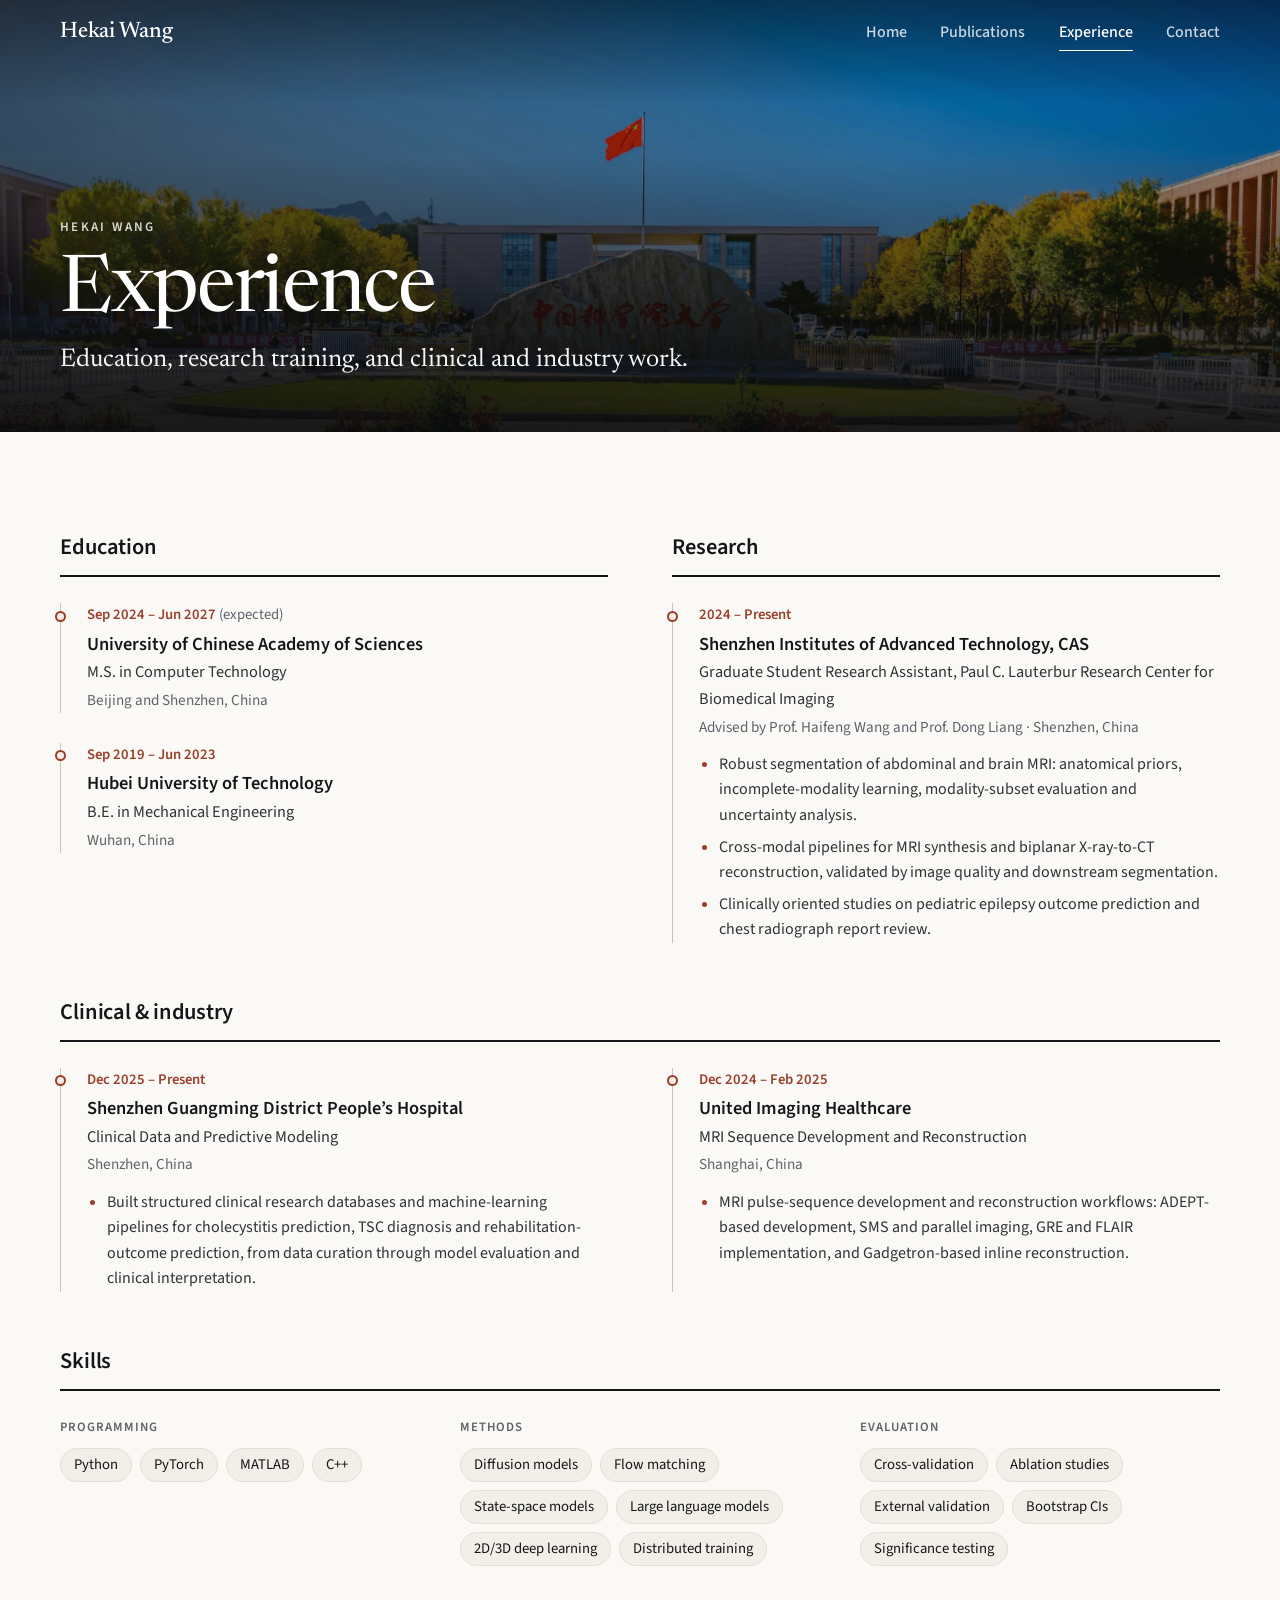
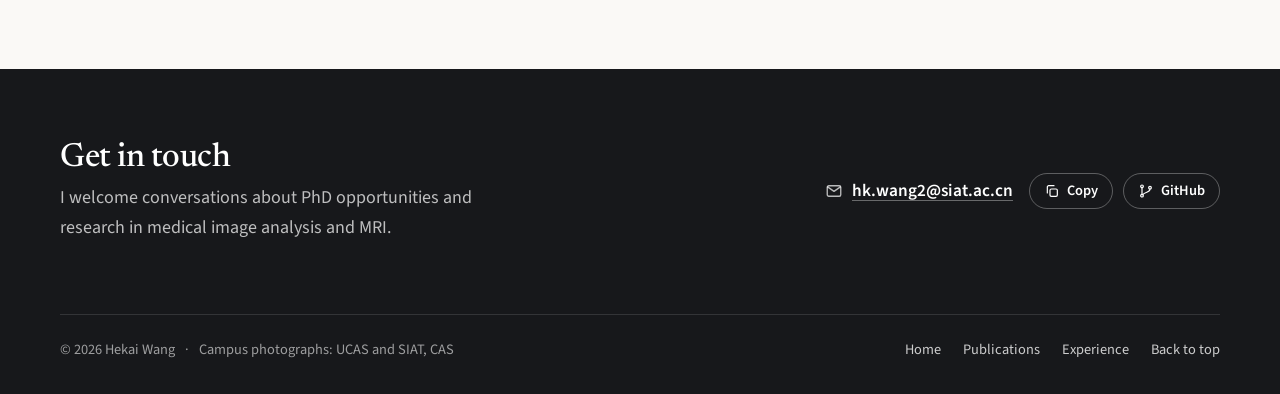
==== experience.html @ 2dc3ee7f "Redesign homepage into Home, Publications and Experience pages - Home: campus photo hero (desktop: U" ====
<!doctype html>
<html lang="en">
<head>
<meta charset="utf-8">
<meta name="viewport" content="width=device-width, initial-scale=1, viewport-fit=cover">
<title>Experience — Hekai Wang</title>
<meta name="description" content="Education, research and clinical & industry experience of Hekai Wang: UCAS, SIAT CAS, United Imaging Healthcare and Shenzhen Guangming District People’s Hospital.">
<meta name="color-scheme" content="light dark">
<meta name="theme-color" content="#faf9f6" media="(prefers-color-scheme: light)">
<meta name="theme-color" content="#111214" media="(prefers-color-scheme: dark)">
<link rel="canonical" href="https://hekaiwang.github.io/experience.html">
<meta property="og:type" content="website">
<meta property="og:url" content="https://hekaiwang.github.io/experience.html">
<meta property="og:title" content="Experience — Hekai Wang">
<meta property="og:description" content="Education, research and clinical & industry experience of Hekai Wang: UCAS, SIAT CAS, United Imaging Healthcare and Shenzhen Guangming District People’s Hospital.">
<meta property="og:image" content="https://hekaiwang.github.io/assets/research-overview-preview.webp">
<link rel="icon" href="favicon.svg" type="image/svg+xml">
<link rel="preload" href="assets/newsreader-latin.woff2" as="font" type="font/woff2" crossorigin>
<link rel="preload" href="assets/source-sans-3-latin.woff2" as="font" type="font/woff2" crossorigin>
<link rel="preload" href="assets/hero-phone-ginkgo.webp" as="image" media="(max-width: 760px), (max-aspect-ratio: 4/5)">
<link rel="preload" href="assets/hero-ucas-gate.webp" as="image" media="(min-width: 761px) and (min-aspect-ratio: 4/5)">
<script>document.documentElement.classList.add('js')</script>
<link rel="stylesheet" href="style.css?v=10">
<script src="site.js?v=10" defer></script>
</head>
<body>
<svg width="0" height="0" style="position:absolute" aria-hidden="true" focusable="false">
  <symbol id="i-doc" viewBox="0 0 24 24"><path d="M14 3H7a2 2 0 0 0-2 2v14a2 2 0 0 0 2 2h10a2 2 0 0 0 2-2V8z"/><path d="M14 3v5h5M9 13h6M9 17h4"/></symbol>
  <symbol id="i-code" viewBox="0 0 24 24"><path d="m8 7-5 5 5 5M16 7l5 5-5 5"/></symbol>
  <symbol id="i-chev" viewBox="0 0 24 24"><path d="m6 9 6 6 6-6"/></symbol>
  <symbol id="i-ext" viewBox="0 0 24 24"><path d="M7 17 17 7M8 7h9v9"/></symbol>
  <symbol id="i-arrow" viewBox="0 0 24 24"><path d="M5 12h14M13 6l6 6-6 6"/></symbol>
  <symbol id="i-down" viewBox="0 0 24 24"><path d="M12 5v14M6 13l6 6 6-6"/></symbol>
  <symbol id="i-mail" viewBox="0 0 24 24"><rect x="3" y="5" width="18" height="14" rx="2"/><path d="m3.5 6.5 8.5 6 8.5-6"/></symbol>
  <symbol id="i-copy" viewBox="0 0 24 24"><rect x="9" y="9" width="11" height="11" rx="2"/><path d="M5 15V6a2 2 0 0 1 2-2h8"/></symbol>
  <symbol id="i-check" viewBox="0 0 24 24"><path d="m5 12.5 4.5 4.5L19 7.5"/></symbol>
  <symbol id="i-pin" viewBox="0 0 24 24"><path d="M12 21s-7-6.2-7-11.5a7 7 0 0 1 14 0C19 14.8 12 21 12 21z"/><circle cx="12" cy="9.5" r="2.5"/></symbol>
  <symbol id="i-branch" viewBox="0 0 24 24"><circle cx="6" cy="5" r="2"/><circle cx="6" cy="19" r="2"/><circle cx="18" cy="7" r="2"/><path d="M6 7v10M18 9c0 5-6 4-11 8.5"/></symbol>
</svg>

<a class="skip" href="#main">Skip to content</a>

<header class="site-header">
  <div class="wrap bar">
    <a class="brand" href="index.html">Hekai Wang</a>
    <nav class="nav" id="site-nav" aria-label="Primary">
      <a href="index.html">Home</a>
      <a href="publications.html">Publications</a>
      <a href="experience.html" aria-current="page">Experience</a>
      <a href="#contact">Contact</a>
    </nav>
    <button class="menu-button" type="button" aria-expanded="false" aria-controls="site-nav"><span class="label">Menu</span><span class="menu-icon" aria-hidden="true"></span></button>
  </div>
</header>

<main id="main">

<section class="hero hero-page" id="top" aria-labelledby="page-title">
  <div class="hero-media" aria-hidden="true">
    <picture class="slide slide-first is-active band-xp">
      <source media="(max-width: 760px), (max-aspect-ratio: 4/5)" srcset="assets/hero-phone-ginkgo.webp" width="1170" height="1796">
      <img src="assets/hero-ucas-gate.webp" alt="" width="2576" height="1096" fetchpriority="high" decoding="async">
    </picture>
  </div>
  <div class="hero-inner">
    <div class="wrap">
      <p class="hero-kicker">Hekai Wang</p>
      <h1 id="page-title">Experience</h1>
      <p class="hero-lede">Education, research training, and clinical and industry work.</p>
    </div>
  </div>
</section>

<section class="section" aria-label="Experience">
  <div class="wrap" id="cv">
    <div class="xp-grid">
      <div class="xp-group">
        <h3 class="group-title">Education</h3>
        <div class="timeline">
          <div class="xp">
            <p class="xp-date">Sep 2024 – Jun 2027 <span>(expected)</span></p>
            <h4>University of Chinese Academy of Sciences</h4>
            <p class="xp-role">M.S. in Computer Technology</p>
            <p class="xp-where">Beijing and Shenzhen, China</p>
          </div>
          <div class="xp">
            <p class="xp-date">Sep 2019 – Jun 2023</p>
            <h4>Hubei University of Technology</h4>
            <p class="xp-role">B.E. in Mechanical Engineering</p>
            <p class="xp-where">Wuhan, China</p>
          </div>
        </div>
      </div>

      <div class="xp-group">
        <h3 class="group-title">Research</h3>
        <div class="timeline">
          <div class="xp">
            <p class="xp-date">2024 – Present</p>
            <h4>Shenzhen Institutes of Advanced Technology, CAS</h4>
            <p class="xp-role">Graduate Student Research Assistant, Paul C. Lauterbur Research Center for Biomedical Imaging</p>
            <p class="xp-where">Advised by Prof. Haifeng Wang and Prof. Dong Liang · Shenzhen, China</p>
            <ul>
              <li>Robust segmentation of abdominal and brain MRI: anatomical priors, incomplete-modality learning, modality-subset evaluation and uncertainty analysis.</li>
              <li>Cross-modal pipelines for MRI synthesis and biplanar X-ray-to-CT reconstruction, validated by image quality and downstream segmentation.</li>
              <li>Clinically oriented studies on pediatric epilepsy outcome prediction and chest radiograph report review.</li>
            </ul>
          </div>
        </div>
      </div>

      <div class="xp-group xp-wide">
        <h3 class="group-title">Clinical &amp; industry</h3>
        <div class="timeline timeline-2">
          <div class="xp">
            <p class="xp-date">Dec 2025 – Present</p>
            <h4>Shenzhen Guangming District People’s Hospital</h4>
            <p class="xp-role">Clinical Data and Predictive Modeling</p>
            <p class="xp-where">Shenzhen, China</p>
            <ul>
              <li>Built structured clinical research databases and machine-learning pipelines for cholecystitis prediction, TSC diagnosis and rehabilitation-outcome prediction, from data curation through model evaluation and clinical interpretation.</li>
            </ul>
          </div>
          <div class="xp">
            <p class="xp-date">Dec 2024 – Feb 2025</p>
            <h4>United Imaging Healthcare</h4>
            <p class="xp-role">MRI Sequence Development and Reconstruction</p>
            <p class="xp-where">Shanghai, China</p>
            <ul>
              <li>MRI pulse-sequence development and reconstruction workflows: ADEPT-based development, SMS and parallel imaging, GRE and FLAIR implementation, and Gadgetron-based inline reconstruction.</li>
            </ul>
          </div>
        </div>
      </div>

      <div class="xp-group xp-wide">
        <h3 class="group-title">Skills</h3>
        <div class="skills">
          <div><p class="mini-label">Programming</p><ul class="chips"><li>Python</li><li>PyTorch</li><li>MATLAB</li><li>C++</li></ul></div>
          <div><p class="mini-label">Methods</p><ul class="chips"><li>Diffusion models</li><li>Flow matching</li><li>State-space models</li><li>Large language models</li><li>2D/3D deep learning</li><li>Distributed training</li></ul></div>
          <div><p class="mini-label">Evaluation</p><ul class="chips"><li>Cross-validation</li><li>Ablation studies</li><li>External validation</li><li>Bootstrap CIs</li><li>Significance testing</li></ul></div>
        </div>
      </div>
    </div>
  </div>
</section>

</main>

<section class="band contact-strip" id="contact" aria-labelledby="contact-title">
  <div class="wrap strip-row">
    <div class="strip-text">
      <h2 class="strip-title" id="contact-title">Get in touch</h2>
      <p>I welcome conversations about PhD opportunities and research in medical image analysis and MRI.</p>
    </div>
    <div class="strip-actions">
      <a class="strip-email" href="mailto:hk.wang2@siat.ac.cn" id="email-address"><svg class="i" aria-hidden="true"><use href="#i-mail"/></svg>hk.wang2@siat.ac.cn</a>
      <button class="btn-s" type="button" data-copy="hk.wang2@siat.ac.cn"><svg class="i i-idle" aria-hidden="true"><use href="#i-copy"/></svg><svg class="i i-done" aria-hidden="true"><use href="#i-check"/></svg><span class="label">Copy</span></button>
      <a class="btn-s" href="https://github.com/hekaiwang" target="_blank" rel="noopener"><svg class="i" aria-hidden="true"><use href="#i-branch"/></svg>GitHub</a>
    </div>
  </div>
</section>

<footer class="site-footer">
  <div class="wrap footer-row">
    <p>© 2026 Hekai Wang<span class="dot-sep" aria-hidden="true">·</span>Campus photographs: UCAS and SIAT, CAS</p>
    <nav class="footer-nav" aria-label="Footer">
      <a href="index.html">Home</a>
      <a href="publications.html">Publications</a>
      <a href="experience.html">Experience</a>
      <a href="#top">Back to top</a>
    </nav>
  </div>
</footer>

<p class="visually-hidden" id="live" role="status" aria-live="polite"></p>
</body>
</html>
---- style.css ----
/* Hekai Wang — academic homepage
   Newsreader for display, Source Sans 3 for reading.
   Warm paper with tinted alternating sections, ink text, one brick accent from the campus photographs. */

@font-face { font-family: "Newsreader"; font-style: normal; font-weight: 200 800; font-display: swap; src: url("assets/newsreader-latin.woff2") format("woff2"); }
@font-face { font-family: "Source Sans 3"; font-style: normal; font-weight: 200 900; font-display: swap; src: url("assets/source-sans-3-latin.woff2") format("woff2"); }

:root {
  --paper: #faf9f6;
  --tint: #f2efe8;
  --card: #ffffff;
  --ink: #15161a;
  --text: #2f3237;
  --muted: #5f636a;
  --rule: #e3dfd6;
  --rule-strong: #cbc5b9;
  --accent: #9a3f2b;
  --accent-soft: rgba(154, 63, 43, .09);
  --band: #17181b;
  --focus: #2f5d9e;
  --flash: rgba(154, 63, 43, .08);

  --serif: "Newsreader", "Iowan Old Style", "Palatino Linotype", Georgia, serif;
  --sans: "Source Sans 3", -apple-system, BlinkMacSystemFont, "Segoe UI", "Helvetica Neue", Arial, "PingFang SC", "Microsoft YaHei", sans-serif;

  --header-h: 64px;
  --wrap: 1160px;
  --gutter: clamp(20px, 4.5vw, 48px);
  --ease: cubic-bezier(.2, .7, .2, 1);
  color-scheme: light dark;
}

@media (prefers-color-scheme: dark) {
  :root {
    --paper: #111214;
    --tint: #17181b;
    --card: #1d1e22;
    --ink: #f1efea;
    --text: #d5d3ce;
    --muted: #a5a7ac;
    --rule: #2a2c30;
    --rule-strong: #3e4046;
    --accent: #e39a83;
    --accent-soft: rgba(227, 154, 131, .13);
    --band: #1b1c20;
    --focus: #8fb4ff;
    --flash: rgba(227, 154, 131, .1);
  }
}

/* ---------- Base ---------- */

*, *::before, *::after { box-sizing: border-box; }
html { -webkit-text-size-adjust: 100%; text-size-adjust: 100%; scroll-padding-top: calc(var(--header-h) + 24px); }
/* Smooth scrolling only after load, so links like publications.html#pub-reliss land instantly. */
@media (prefers-reduced-motion: no-preference) { html.smooth { scroll-behavior: smooth; } }
body {
  margin: 0;
  background: var(--paper);
  color: var(--text);
  font-family: var(--sans);
  font-size: 1.125rem;
  line-height: 1.65;
  font-kerning: normal;
  -webkit-font-smoothing: antialiased;
  -moz-osx-font-smoothing: grayscale;
  text-rendering: optimizeLegibility;
}
h1, h2, h3, h4, h5, p, ul, ol, dl, dd, figure { margin: 0; }
img { display: block; max-width: 100%; height: auto; }
a { color: inherit; text-decoration: none; }
button { font: inherit; color: inherit; background: none; border: 0; padding: 0; margin: 0; cursor: pointer; -webkit-tap-highlight-color: transparent; }
:focus-visible { outline: 2px solid var(--focus); outline-offset: 3px; border-radius: 4px; }
::selection { background: color-mix(in srgb, var(--accent) 22%, transparent); }

.wrap { width: 100%; max-width: calc(var(--wrap) + 2 * var(--gutter)); margin-inline: auto; padding-inline: var(--gutter); }
.visually-hidden { position: absolute !important; width: 1px; height: 1px; padding: 0; margin: -1px; overflow: hidden; clip: rect(0 0 0 0); white-space: nowrap; border: 0; }
.skip { position: absolute; left: 12px; top: -80px; z-index: 100; padding: 8px 14px; background: var(--ink); color: var(--paper); border-radius: 6px; font-size: 1rem; }
.skip:focus { top: 12px; }

.i { width: 16px; height: 16px; flex: none; fill: none; stroke: currentColor; stroke-width: 1.8; stroke-linecap: round; stroke-linejoin: round; }

/* Small pill buttons used for links and toggles. */
.btn-s {
  display: inline-flex;
  align-items: center;
  gap: 7px;
  min-height: 36px;
  padding: 0 14px;
  border: 1px solid var(--rule-strong);
  border-radius: 999px;
  background: var(--card);
  color: var(--ink);
  font-size: .9rem;
  font-weight: 600;
  line-height: 1;
  white-space: nowrap;
  transition: border-color .2s ease, background-color .2s ease, color .2s ease;
}
.btn-s:hover { border-color: var(--ink); }
.btn-s[aria-expanded="true"] { background: var(--ink); border-color: var(--ink); color: var(--paper); }
.btn-s .chev { width: 15px; height: 15px; margin-right: -3px; transition: transform .35s var(--ease); }
.btn-s[aria-expanded="true"] .chev { transform: rotate(180deg); }
.btn-s .i-done { display: none; }
.btn-s.is-done .i-idle { display: none; }
.btn-s.is-done .i-done { display: block; }

.chips { display: flex; flex-wrap: wrap; gap: 8px; margin: 0; padding: 0; list-style: none; }
.chips li { padding: 5px 13px; border: 1px solid var(--rule); border-radius: 999px; background: var(--tint); color: var(--ink); font-size: .92rem; line-height: 1.5; }
.tone .chips li { background: var(--card); }
.mini-label { margin-bottom: 10px; font-size: .8rem; font-weight: 600; letter-spacing: .08em; text-transform: uppercase; color: var(--muted); }

/* ---------- Header ---------- */

.site-header {
  position: fixed;
  inset: 0 0 auto 0;
  z-index: 50;
  height: var(--header-h);
  background: var(--paper);
  color: var(--ink);
  box-shadow: 0 1px 0 var(--rule);
  transition: background-color .35s var(--ease), color .35s var(--ease), box-shadow .35s var(--ease);
}
.js .site-header:not(.is-solid):not(.menu-open) { background: transparent; color: #fff; box-shadow: 0 1px 0 transparent; }
@supports (backdrop-filter: blur(1px)) or (-webkit-backdrop-filter: blur(1px)) {
  .site-header.is-solid { background: color-mix(in srgb, var(--paper) 86%, transparent); -webkit-backdrop-filter: saturate(1.4) blur(14px); backdrop-filter: saturate(1.4) blur(14px); }
}
.bar { display: flex; align-items: center; justify-content: space-between; height: 100%; }
.brand { font-family: var(--serif); font-size: 1.4rem; font-weight: 500; letter-spacing: -.01em; line-height: 1; }
.nav { display: flex; gap: clamp(20px, 2.6vw, 36px); font-size: 1rem; font-weight: 500; }
.nav a { position: relative; padding-block: 6px; opacity: .8; transition: opacity .2s ease; }
.nav a:hover, .nav a[aria-current] { opacity: 1; }
.nav a::after { content: ""; position: absolute; left: 0; right: 0; bottom: 0; height: 1.5px; background: currentColor; transform: scaleX(0); transform-origin: left; transition: transform .3s var(--ease); }
.nav a[aria-current]::after { transform: scaleX(1); }
.menu-button { display: none; }

/* ---------- Hero ---------- */

.hero { position: relative; height: clamp(600px, 90vh, 980px); color: #fff; background: #1a1b1e; overflow: hidden; isolation: isolate; }
.hero-media { position: absolute; inset: 0; z-index: -2; }
.slide, .slide img { position: absolute; inset: 0; width: 100%; height: 100%; object-fit: cover; }
.slide { display: block; opacity: 0; transition: opacity 1.8s ease; }
.slide.is-active { opacity: 1; }
.slide-first img { object-position: 50% 58%; }
.slide-aerial { object-position: 50% 62%; }
.only-phone { display: none; }
.hero::after {
  content: "";
  position: absolute;
  inset: 0;
  z-index: -1;
  background:
    linear-gradient(180deg, rgba(9, 10, 13, .52) 0, rgba(9, 10, 13, 0) 24%),
    linear-gradient(90deg, rgba(9, 10, 13, .42) 0, rgba(9, 10, 13, .16) 45%, rgba(9, 10, 13, 0) 70%),
    linear-gradient(0deg, rgba(9, 10, 13, .86) 0, rgba(9, 10, 13, .56) 32%, rgba(9, 10, 13, .12) 64%, rgba(9, 10, 13, 0) 100%);
}
.hero-inner { position: absolute; inset: auto 0 0 0; padding-bottom: clamp(36px, 8vh, 84px); }
.hero-row { display: flex; align-items: flex-end; justify-content: space-between; gap: 40px; }
.hero-text { max-width: 780px; }
.hero-kicker { margin-bottom: 18px; font-size: .82rem; font-weight: 600; letter-spacing: .18em; text-transform: uppercase; color: rgba(255, 255, 255, .82); }
.hero h1 { margin-bottom: 20px; font-family: var(--serif); font-weight: 400; font-size: clamp(3.4rem, 8.4vw, 7.4rem); line-height: .92; letter-spacing: -.03em; text-wrap: balance; }
.hero-lede { max-width: 34ch; margin-bottom: 28px; font-family: var(--serif); font-size: clamp(1.25rem, 2vw, 1.65rem); line-height: 1.36; color: rgba(255, 255, 255, .96); text-wrap: balance; }
.hero-actions { display: flex; flex-wrap: wrap; gap: 12px; margin-bottom: 32px; }
.hbtn { display: inline-flex; align-items: center; gap: 9px; min-height: 46px; padding: 0 22px; border: 1px solid rgba(255, 255, 255, .55); border-radius: 999px; color: #fff; font-size: 1rem; font-weight: 600; transition: background-color .2s ease, border-color .2s ease; }
.hbtn:hover { background: rgba(255, 255, 255, .12); border-color: #fff; }
.hbtn-solid { background: #fff; border-color: #fff; color: #15161a; }
.hbtn-solid:hover { background: #efebe4; border-color: #efebe4; }
.hero-foot { padding-top: 18px; border-top: 1px solid rgba(255, 255, 255, .22); }
.hero-meta { display: flex; flex-wrap: wrap; gap: 4px 30px; padding: 0; list-style: none; font-size: 1rem; color: rgba(255, 255, 255, .86); }
.hero-meta li { text-wrap: balance; }
.hero-status { display: flex; flex-wrap: wrap; align-items: center; gap: 0 10px; margin-top: 8px; font-size: 1rem; font-weight: 600; color: #fff; }
.status-dot { width: 8px; height: 8px; border-radius: 50%; background: #9bd3a6; box-shadow: 0 0 0 3px rgba(155, 211, 166, .2); }
.hero-sep { color: rgba(255, 255, 255, .5); font-weight: 400; }
.hero-loc { font-weight: 400; color: rgba(255, 255, 255, .86); }
.hero-caption { flex: none; margin-bottom: 2px; font-size: .78rem; letter-spacing: .03em; color: rgba(255, 255, 255, .68); text-align: right; transition: opacity .45s ease; }
.hero-caption.is-fading { opacity: 0; }

/* Sub-page photo band */
.hero-page { height: clamp(360px, 48vh, 480px); }
.hero-page::before { content: ""; position: absolute; inset: 0; z-index: -1; background: rgba(9, 10, 13, .28); }
.band-pubs img { object-position: 50% 62%; }
.band-xp img { object-position: 50% 64%; }
.hero-page .hero-inner { padding-bottom: clamp(32px, 6vh, 56px); }
.hero-page h1 { margin-bottom: 14px; font-size: clamp(2.9rem, 6.2vw, 4.9rem); }
.hero-page .hero-lede { margin-bottom: 0; max-width: 46ch; }
.page-stats { display: flex; flex-wrap: wrap; gap: 10px 0; margin: 26px 0 0; padding: 18px 0 0; list-style: none; border-top: 1px solid rgba(255, 255, 255, .22); }
.page-stats li { display: flex; align-items: baseline; gap: 8px; padding-right: 26px; margin-right: 26px; border-right: 1px solid rgba(255, 255, 255, .22); font-size: 1rem; color: rgba(255, 255, 255, .86); }
.page-stats li:last-child { border-right: 0; margin-right: 0; padding-right: 0; }
.page-stats b { font-family: var(--serif); font-size: 1.75rem; font-weight: 500; line-height: 1; color: #fff; }
.list-note { margin-bottom: 36px; font-size: 1rem; color: var(--muted); }
.list-note b { font-weight: 600; color: var(--ink); }

/* ---------- Sections ---------- */

.section { padding-block: clamp(64px, 8vw, 104px); }
.tone { background: var(--tint); }
.section-header { display: flex; flex-wrap: wrap; align-items: flex-end; justify-content: space-between; gap: 14px 48px; margin-bottom: clamp(30px, 4vw, 46px); }
.section-title { font-family: var(--serif); font-weight: 500; font-size: clamp(2.1rem, 3.4vw, 2.9rem); line-height: 1.05; letter-spacing: -.02em; color: var(--ink); }
.section-title::before { content: ""; display: block; width: 30px; height: 3px; margin-bottom: 18px; border-radius: 2px; background: var(--accent); }
.section-desc { max-width: 520px; font-size: 1.05rem; color: var(--muted); }
.section-question { max-width: 560px; font-family: var(--serif); font-size: clamp(1.25rem, 1.9vw, 1.5rem); line-height: 1.35; color: var(--ink); text-wrap: balance; }

/* About */
.about { display: grid; grid-template-columns: minmax(0, 280px) minmax(0, 1fr); gap: clamp(32px, 5vw, 64px); align-items: start; }
.portrait img { width: 100%; aspect-ratio: 3 / 4; object-fit: cover; border-radius: 14px; }
.about-text { max-width: 800px; }
.about-text .lead { margin-bottom: 22px; font-family: var(--serif); font-size: clamp(1.4rem, 2.1vw, 1.7rem); line-height: 1.4; letter-spacing: -.006em; color: var(--ink); text-wrap: pretty; }
.about-text p { text-wrap: pretty; }
.about-text p + p { margin-top: 14px; }
.about-text strong { font-weight: 600; color: var(--ink); }
.interests { margin-top: 30px; }
.about-links { display: flex; flex-wrap: wrap; gap: 10px; margin-top: 26px; }

/* Research */
.cards { display: grid; grid-template-columns: repeat(3, minmax(0, 1fr)); gap: 20px; }
.card { display: flex; flex-direction: column; padding: 28px 28px 26px; background: var(--card); border: 1px solid var(--rule); border-radius: 16px; box-shadow: 0 1px 2px rgba(40, 30, 15, .04), 0 8px 24px -18px rgba(40, 30, 15, .18); }
.card-top { display: flex; align-items: baseline; gap: 12px; margin-bottom: 18px; }
.card-num { font-family: var(--serif); font-size: 1.1rem; font-weight: 500; color: var(--accent); font-variant-numeric: lining-nums tabular-nums; }
.card-kicker { font-size: .8rem; font-weight: 700; letter-spacing: .12em; text-transform: uppercase; color: var(--accent); }
.card h3 { margin-bottom: 10px; font-family: var(--serif); font-size: 1.55rem; font-weight: 600; line-height: 1.18; letter-spacing: -.012em; color: var(--ink); text-wrap: balance; }
.card > p { font-size: 1.02rem; line-height: 1.6; text-wrap: pretty; }
.card > .card-links { display: flex; flex-wrap: wrap; align-items: center; gap: 8px; margin-top: auto; padding-top: 24px; }
.card-links-label { width: 100%; font-size: .8rem; font-weight: 600; letter-spacing: .06em; text-transform: uppercase; color: var(--muted); }
.tag { display: inline-flex; align-items: center; min-height: 32px; padding: 0 13px; border: 1px solid var(--rule); border-radius: 999px; background: var(--tint); color: var(--ink); font-size: .9rem; font-weight: 600; transition: border-color .2s ease, background-color .2s ease; }
.tag:hover { border-color: var(--ink); background: var(--card); }
.research-foot { display: flex; flex-wrap: wrap; align-items: center; justify-content: space-between; gap: 16px 32px; margin-top: 28px; padding-top: 24px; border-top: 1px solid var(--rule-strong); }
.research-foot p { max-width: 640px; text-wrap: pretty; }

/* Publications */
.pub-group + .pub-group { margin-top: 60px; }
.group-title { display: flex; align-items: center; gap: 12px; padding-bottom: 14px; border-bottom: 2px solid var(--ink); font-size: 1.4rem; font-weight: 600; line-height: 1.2; letter-spacing: -.005em; color: var(--ink); }
.count { display: inline-grid; place-items: center; min-width: 28px; height: 28px; padding: 0 8px; border-radius: 999px; background: var(--tint); color: var(--muted); font-size: .88rem; font-weight: 600; }
.pub { display: grid; grid-template-columns: 136px minmax(0, 1fr); gap: 28px; padding: 28px 0; border-bottom: 1px solid var(--rule); border-radius: 2px; }
.pub:target { animation: flash 2.4s var(--ease); }
@keyframes flash { 0%, 30% { background: var(--flash); box-shadow: 0 0 0 16px var(--flash); } 100% { background: transparent; box-shadow: 0 0 0 16px transparent; } }
.pub-badge { display: flex; flex-direction: column; align-items: flex-start; gap: 8px; padding-top: 1px; }
.venue { display: inline-block; padding: 5px 11px; border: 1px solid var(--rule-strong); border-radius: 8px; background: var(--card); color: var(--ink); font-size: .88rem; font-weight: 700; line-height: 1.35; letter-spacing: .01em; white-space: nowrap; }
.flag { font-size: .82rem; font-weight: 600; color: var(--muted); }
.flag-oral { padding: 2px 10px; border-radius: 999px; background: var(--accent-soft); color: var(--accent); font-size: .76rem; font-weight: 700; letter-spacing: .08em; text-transform: uppercase; }
.pub-title { font-size: 1.2rem; font-weight: 600; line-height: 1.38; letter-spacing: -.004em; color: var(--ink); text-wrap: pretty; }
.pub-title a { transition: color .2s ease; }
.pub-title a:hover { color: var(--accent); }
.pub-authors { margin-top: 8px; font-size: 1rem; line-height: 1.55; color: var(--muted); }
.pub-authors b { font-weight: 700; color: var(--ink); }
.pub-venue { margin-top: 4px; font-size: .98rem; color: var(--text); }
.pub-actions { display: flex; flex-wrap: wrap; gap: 8px; margin-top: 16px; }

/* Inline details: height animates through grid rows; hidden content leaves the tab order. */
.js .reveal { display: grid; grid-template-rows: 0fr; visibility: hidden; transition: grid-template-rows .42s var(--ease), visibility 0s linear .42s; }
.js .reveal.is-open { grid-template-rows: 1fr; visibility: visible; transition: grid-template-rows .42s var(--ease), visibility 0s linear 0s; }
.reveal-inner { min-height: 0; overflow: hidden; }
.js .reveal .reveal-inner > * { opacity: 0; transform: translateY(-4px); transition: opacity .25s ease, transform .35s var(--ease); }
.js .reveal.is-open .reveal-inner > * { opacity: 1; transform: none; transition: opacity .35s ease .08s, transform .42s var(--ease) .04s; }
@media (prefers-reduced-motion: reduce) {
  .js .reveal, .js .reveal.is-open, .js .reveal .reveal-inner > *, .js .reveal.is-open .reveal-inner > * { transition: none; }
}
.detail { padding-top: 22px; }
.detail-summary { max-width: 72ch; font-size: 1.02rem; color: var(--text); text-wrap: pretty; }
.figure { margin-top: 18px; padding: clamp(12px, 2.2vw, 24px); background: #fff; border: 1px solid var(--rule); border-radius: 12px; }
.figure a { display: block; cursor: zoom-in; }
.figure img { width: auto; max-width: 100%; max-height: 480px; margin-inline: auto; }
.figure figcaption { margin-top: 12px; font-size: .85rem; color: #63666c; text-align: center; }
.detail-cols { display: grid; grid-template-columns: minmax(0, 1.25fr) minmax(0, 1fr); gap: 36px; margin-top: 22px; }
.detail h5 { margin-bottom: 8px; font-size: .82rem; font-weight: 700; letter-spacing: .08em; text-transform: uppercase; color: var(--muted); }
.detail ul { margin: 0; padding-left: 1.1em; }
.detail li, .detail-cols p { font-size: 1rem; line-height: 1.6; }
.detail li + li { margin-top: 6px; }
.detail li::marker { color: var(--accent); }

/* Experience */
.xp-grid { display: grid; grid-template-columns: repeat(2, minmax(0, 1fr)); gap: 56px 64px; }
.xp-wide { grid-column: 1 / -1; }
.xp-group > .group-title { margin-bottom: 26px; }
.timeline { display: grid; gap: 30px; }
.timeline-2 { grid-template-columns: repeat(2, minmax(0, 1fr)); gap: 30px 64px; }
.xp { position: relative; padding-left: 26px; border-left: 1px solid var(--rule-strong); }
.xp::before { content: ""; position: absolute; left: -6px; top: .42em; width: 11px; height: 11px; border-radius: 50%; background: var(--tint); border: 2px solid var(--accent); }
.xp-date { font-size: .92rem; font-weight: 600; color: var(--accent); font-variant-numeric: tabular-nums; }
.xp-date span { font-weight: 400; color: var(--muted); }
.xp h4 { margin-top: 4px; font-size: 1.15rem; font-weight: 600; line-height: 1.38; color: var(--ink); }
.xp-role { margin-top: 2px; font-size: 1.02rem; color: var(--text); }
.xp-where { margin-top: 2px; font-size: .95rem; color: var(--muted); }
.xp ul { margin: 12px 0 0; padding-left: 1.1em; }
.xp li { font-size: 1rem; line-height: 1.6; text-wrap: pretty; }
.xp li + li { margin-top: 6px; }
.xp li::marker { color: var(--accent); }
.skills { display: grid; grid-template-columns: repeat(3, minmax(0, 1fr)); gap: 24px 40px; }

/* Contact */
.band { background: var(--band); color: #e9e7e2; }
.band .section-title { color: #fff; }
.band .section-title::before { background: #e39a83; }
.band .section-desc { color: rgba(255, 255, 255, .72); }
.contact-grid { display: grid; grid-template-columns: repeat(4, minmax(0, 1fr)); gap: 16px; }
.c-card { position: relative; display: flex; flex-direction: column; gap: 10px; min-height: 160px; padding: 22px 22px 20px; border: 1px solid rgba(255, 255, 255, .1); border-radius: 16px; background: rgba(255, 255, 255, .04); color: #fff; }
.c-label { display: flex; align-items: center; gap: 8px; font-size: .8rem; font-weight: 600; letter-spacing: .08em; text-transform: uppercase; color: rgba(255, 255, 255, .62); }
.c-value { font-size: 1.05rem; line-height: 1.45; color: #fff; overflow-wrap: anywhere; }
.c-value a { text-decoration: underline; text-decoration-thickness: 1px; text-underline-offset: .22em; text-decoration-color: rgba(255, 255, 255, .35); transition: text-decoration-color .2s ease; }
.c-value a:hover { text-decoration-color: #fff; }
.c-actions { display: flex; flex-wrap: wrap; gap: 8px; margin-top: auto; padding-top: 6px; }
.band .btn-s { background: transparent; color: #fff; border-color: rgba(255, 255, 255, .3); }
.band .btn-s:hover { border-color: #fff; }
.band .btn-s.is-done { border-color: #9bd3a6; color: #9bd3a6; }
.c-link { transition: border-color .2s ease, background-color .2s ease; }
.c-link:hover { border-color: rgba(255, 255, 255, .36); background: rgba(255, 255, 255, .07); }
.c-go { position: absolute; top: 20px; right: 20px; color: rgba(255, 255, 255, .45); transition: color .2s ease, transform .25s var(--ease); }
.c-link:hover .c-go { color: #fff; transform: translate(2px, -2px); }

/* Contact strip on sub-pages */
.contact-strip { padding-block: clamp(48px, 6vw, 72px); }
.strip-row { display: flex; flex-wrap: wrap; align-items: center; justify-content: space-between; gap: 24px 48px; }
.strip-title { margin-bottom: 6px; font-family: var(--serif); font-size: clamp(1.7rem, 2.6vw, 2.2rem); font-weight: 500; line-height: 1.1; letter-spacing: -.015em; color: #fff; }
.strip-text p { max-width: 46ch; color: rgba(255, 255, 255, .72); }
.strip-actions { display: flex; flex-wrap: wrap; align-items: center; gap: 10px; }
.strip-email { display: inline-flex; align-items: center; gap: 9px; margin-right: 6px; font-size: 1.08rem; font-weight: 600; color: #fff; text-decoration: underline; text-decoration-thickness: 1px; text-underline-offset: .24em; text-decoration-color: rgba(255, 255, 255, .35); transition: text-decoration-color .2s ease; }
.strip-email:hover { text-decoration-color: #fff; }
.strip-email .i { width: 18px; height: 18px; color: rgba(255, 255, 255, .7); }

/* Footer */
.site-footer { padding-bottom: 32px; background: var(--band); color: rgba(255, 255, 255, .58); font-size: .9rem; }
.footer-row { position: relative; display: flex; flex-wrap: wrap; align-items: center; justify-content: space-between; gap: 10px 24px; padding-top: 24px; }
.footer-row::before { content: ""; position: absolute; top: 0; left: var(--gutter); right: var(--gutter); height: 1px; background: rgba(255, 255, 255, .12); }
.dot-sep { margin-inline: 10px; }
.footer-nav { display: flex; flex-wrap: wrap; gap: 6px 22px; }
.footer-nav a { color: rgba(255, 255, 255, .78); transition: color .2s ease; }
.footer-nav a:hover { color: #fff; }

/* ---------- Responsive ---------- */

@media (max-width: 1024px) {
  .contact-grid { grid-template-columns: repeat(2, minmax(0, 1fr)); }
}

@media (max-width: 900px) {
  .cards { grid-template-columns: minmax(0, 1fr); }
  .card { padding: 24px; }
}

@media (max-width: 860px) {
  :root { --header-h: 56px; }
  .js .menu-button { display: inline-flex; align-items: center; gap: 10px; min-height: 44px; font-size: 1rem; font-weight: 500; }
  .menu-icon { position: relative; width: 16px; height: 8px; }
  .menu-icon::before, .menu-icon::after { content: ""; position: absolute; left: 0; right: 0; height: 1.5px; background: currentColor; transition: transform .3s var(--ease), top .3s var(--ease); }
  .menu-icon::before { top: 0; }
  .menu-icon::after { top: 6.5px; }
  .menu-open .menu-icon::before { top: 3.25px; transform: rotate(45deg); }
  .menu-open .menu-icon::after { top: 3.25px; transform: rotate(-45deg); }

  .nav { display: none; }
  .js .nav {
    display: flex;
    position: absolute;
    top: var(--header-h);
    left: 0;
    right: 0;
    flex-direction: column;
    gap: 0;
    padding: 4px var(--gutter) 16px;
    background: var(--paper);
    color: var(--ink);
    border-bottom: 1px solid var(--rule);
    box-shadow: 0 24px 40px -28px rgba(0, 0, 0, .3);
    opacity: 0;
    transform: translateY(-6px);
    visibility: hidden;
    transition: opacity .22s var(--ease), transform .28s var(--ease), visibility 0s linear .28s;
  }
  .js .menu-open .nav { opacity: 1; transform: none; visibility: visible; transition: opacity .22s var(--ease), transform .28s var(--ease), visibility 0s linear 0s; }
  .nav a { padding: 14px 0; border-bottom: 1px solid var(--rule); font-family: var(--serif); font-size: 1.3rem; font-weight: 500; opacity: 1; }
  .nav a:last-child { border-bottom: 0; }
  .nav a::after { display: none; }
  .nav a[aria-current] { color: var(--accent); }

  .about { grid-template-columns: minmax(0, 1fr); gap: 28px; }
  .portrait { width: 168px; }
  .xp-grid, .timeline-2 { grid-template-columns: minmax(0, 1fr); }
  .xp-grid { gap: 48px; }
}

@media (max-width: 760px), (max-aspect-ratio: 4/5) {
  .hero-home { height: 100vh; height: 100svh; min-height: 600px; max-height: 1000px; }
  .hero-home .only-desk { display: none; }
  .hero-home .only-phone { display: block; }
  .hero-home .slide-first img { object-position: 70% 50%; }
  .hero-home .slide-night { object-position: 30% 50%; }
  .hero-home .slide-ginkgo { object-position: 36% 50%; }
  .hero-page .band-pubs img { object-position: 30% 40%; }
  .hero-page .band-xp img { object-position: 30% 30%; }
  .hero-caption { display: none; }
  .hero-page { height: auto; min-height: 340px; }
  .hero-page .hero-inner { position: relative; padding-top: calc(var(--header-h) + 64px); }
}

@media (max-width: 700px) {
  .pub { grid-template-columns: minmax(0, 1fr); gap: 12px; padding: 24px 0; }
  .pub-badge { flex-direction: row; align-items: center; gap: 10px; }
  .skills { grid-template-columns: minmax(0, 1fr); }
}

@media (max-width: 600px) {
  body { font-size: 1.0625rem; }
  .contact-grid { grid-template-columns: minmax(0, 1fr); }
  .c-card { min-height: 0; }
  .hero-kicker { margin-bottom: 14px; font-size: .76rem; }
  .hero h1 { margin-bottom: 16px; font-size: clamp(3rem, 14vw, 3.9rem); }
  .hero-lede { margin-bottom: 22px; }
  .hero-actions { margin-bottom: 24px; }
  .hbtn { min-height: 44px; padding: 0 18px; font-size: .95rem; }
  .hero-meta { flex-direction: column; gap: 2px; font-size: .95rem; }
  .hero-status { font-size: .95rem; }
  .hero-sep { display: none; }
  .hero-loc { flex-basis: 100%; padding-left: 18px; }
  .hero-inner { padding-bottom: max(30px, env(safe-area-inset-bottom)); }
  .section-header { margin-bottom: 26px; }
  .group-title { font-size: 1.25rem; }
  .pub-title { font-size: 1.12rem; }
  .pub-authors { font-size: .96rem; }
  .detail-cols { grid-template-columns: minmax(0, 1fr); gap: 20px; }
  .research-foot .btn-s { white-space: normal; }
  .footer-row { flex-direction: column; align-items: flex-start; }
  .page-stats { display: grid; grid-template-columns: repeat(2, minmax(0, 1fr)); gap: 10px 16px; }
  .page-stats li { padding: 0; margin: 0; border: 0; font-size: .95rem; }
  .page-stats b { font-size: 1.45rem; }
  .strip-actions { width: 100%; }
  .strip-email { width: 100%; margin: 0 0 4px; }
}

@media print {
  .site-header, .hero-media, .menu-button, .pub-actions, .btn-s, .hero-actions { display: none !important; }
  .hero { height: auto; color: var(--ink); background: none; }
  .hero::after { display: none; }
  .hero-inner { position: static; padding: 24px 0; }
  .hero-meta, .hero-status, .hero-kicker, .hero-lede, .hero-loc { color: var(--ink); }
  .js .reveal { display: block; visibility: visible; }
  .js .reveal .reveal-inner > * { opacity: 1; transform: none; }
  .band, .site-footer { background: none; color: var(--ink); }
}
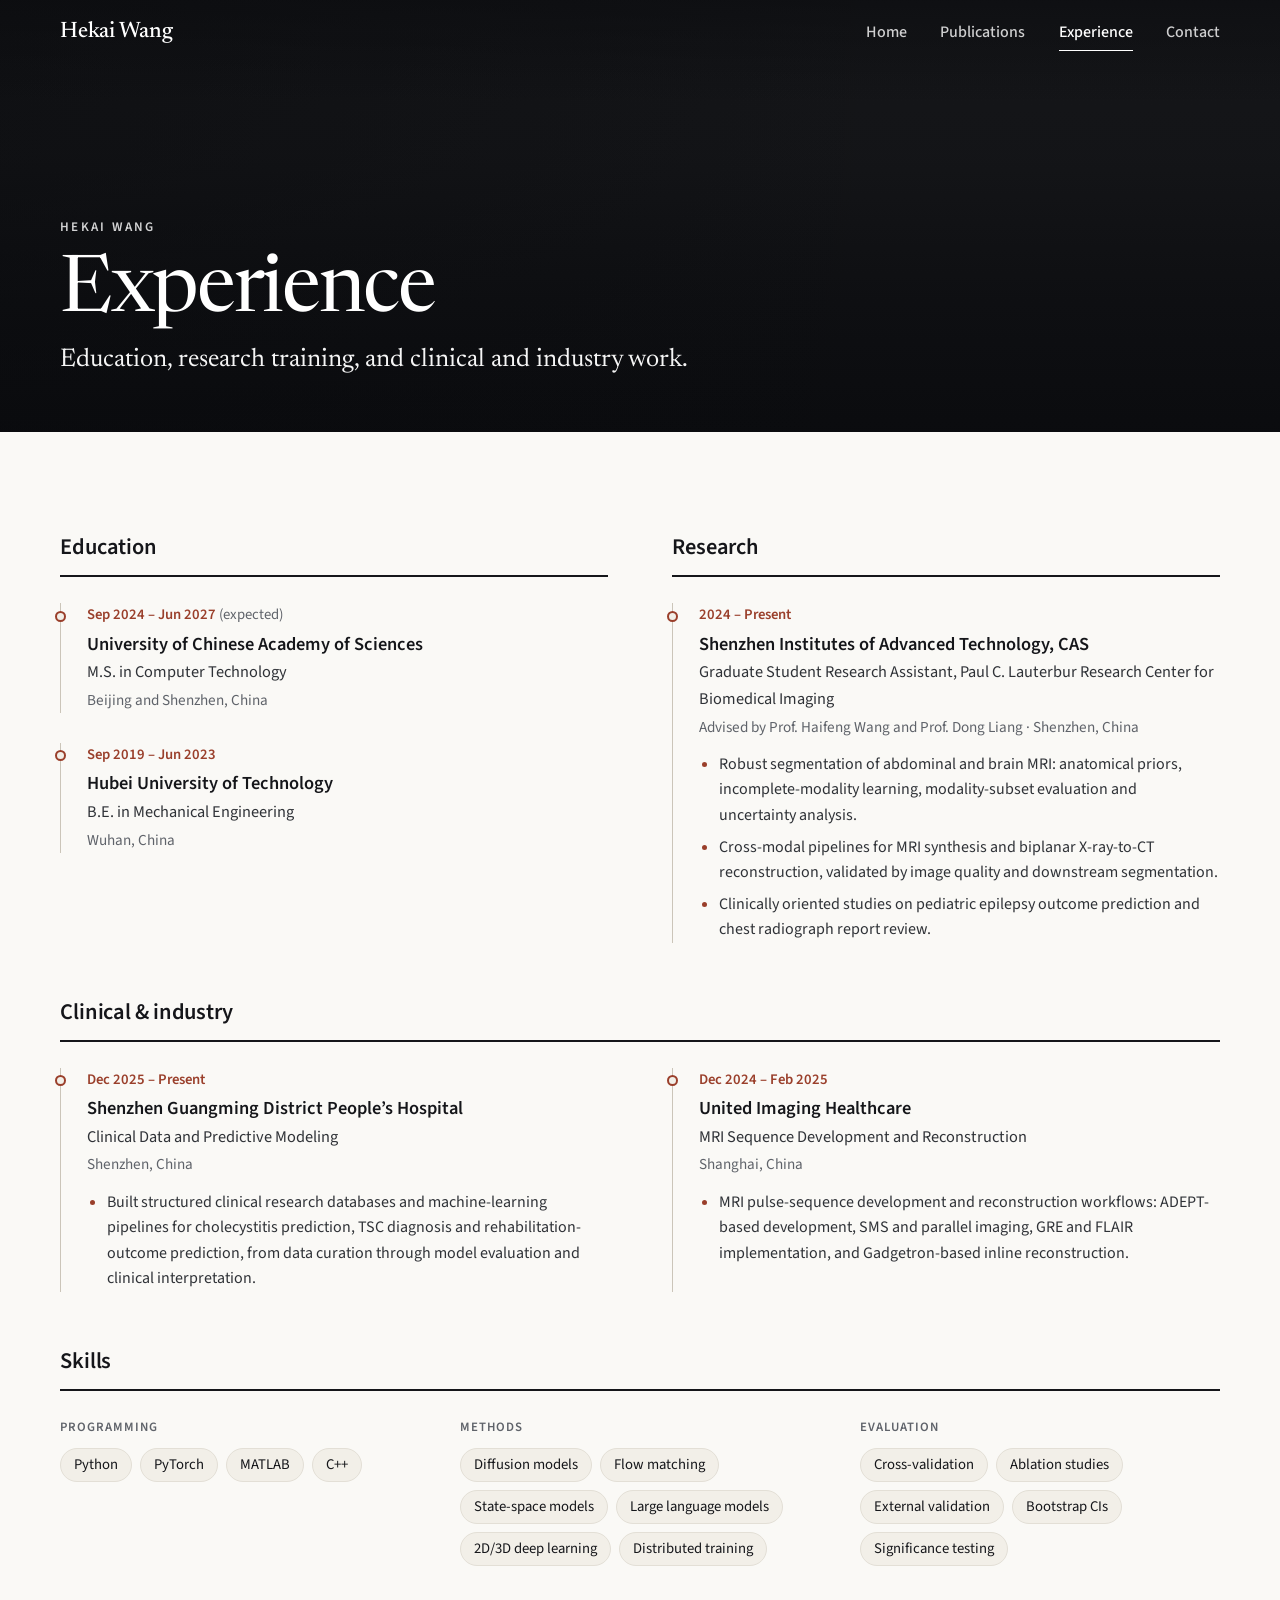
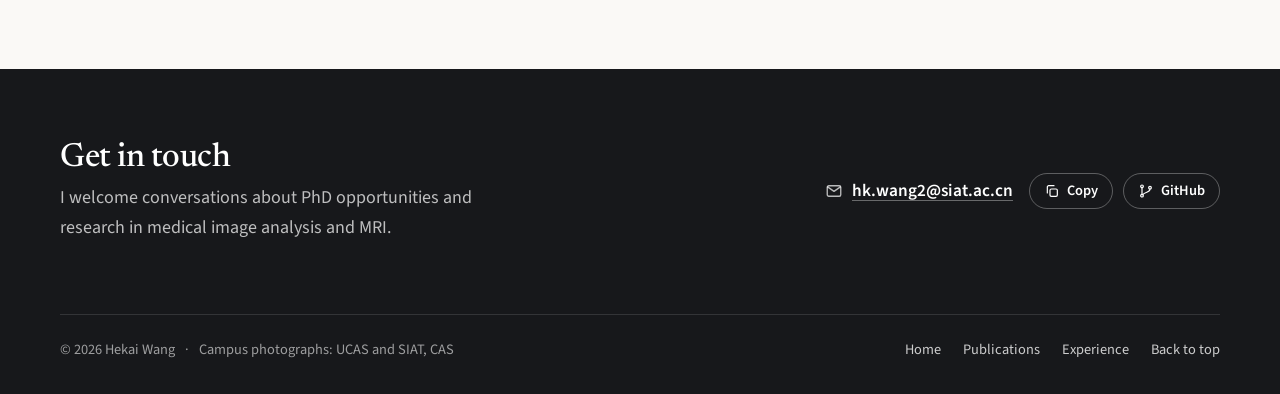
==== commit 11ecaa61: "Continuous home page, phone photo set and new favicon - Home now scrolls Home > Publications > Exper" ====
--- a/experience.html
+++ b/experience.html
@@ -14,14 +14,17 @@
 <meta property="og:title" content="Experience — Hekai Wang">
 <meta property="og:description" content="Education, research and clinical & industry experience of Hekai Wang: UCAS, SIAT CAS, United Imaging Healthcare and Shenzhen Guangming District People’s Hospital.">
 <meta property="og:image" content="https://hekaiwang.github.io/assets/research-overview-preview.webp">
-<link rel="icon" href="favicon.svg" type="image/svg+xml">
+<link rel="icon" href="favicon.ico" sizes="16x16 32x32 48x48">
+<link rel="icon" href="favicon-32.png" type="image/png" sizes="32x32">
+<link rel="icon" href="favicon-192.png" type="image/png" sizes="192x192">
+<link rel="apple-touch-icon" href="apple-touch-icon.png">
 <link rel="preload" href="assets/newsreader-latin.woff2" as="font" type="font/woff2" crossorigin>
 <link rel="preload" href="assets/source-sans-3-latin.woff2" as="font" type="font/woff2" crossorigin>
 <link rel="preload" href="assets/hero-phone-ginkgo.webp" as="image" media="(max-width: 760px), (max-aspect-ratio: 4/5)">
 <link rel="preload" href="assets/hero-ucas-gate.webp" as="image" media="(min-width: 761px) and (min-aspect-ratio: 4/5)">
 <script>document.documentElement.classList.add('js')</script>
-<link rel="stylesheet" href="style.css?v=10">
-<script src="site.js?v=10" defer></script>
+<link rel="stylesheet" href="style.css?v=11">
+<script src="site.js?v=11" defer></script>
 </head>
 <body>
 <svg width="0" height="0" style="position:absolute" aria-hidden="true" focusable="false">
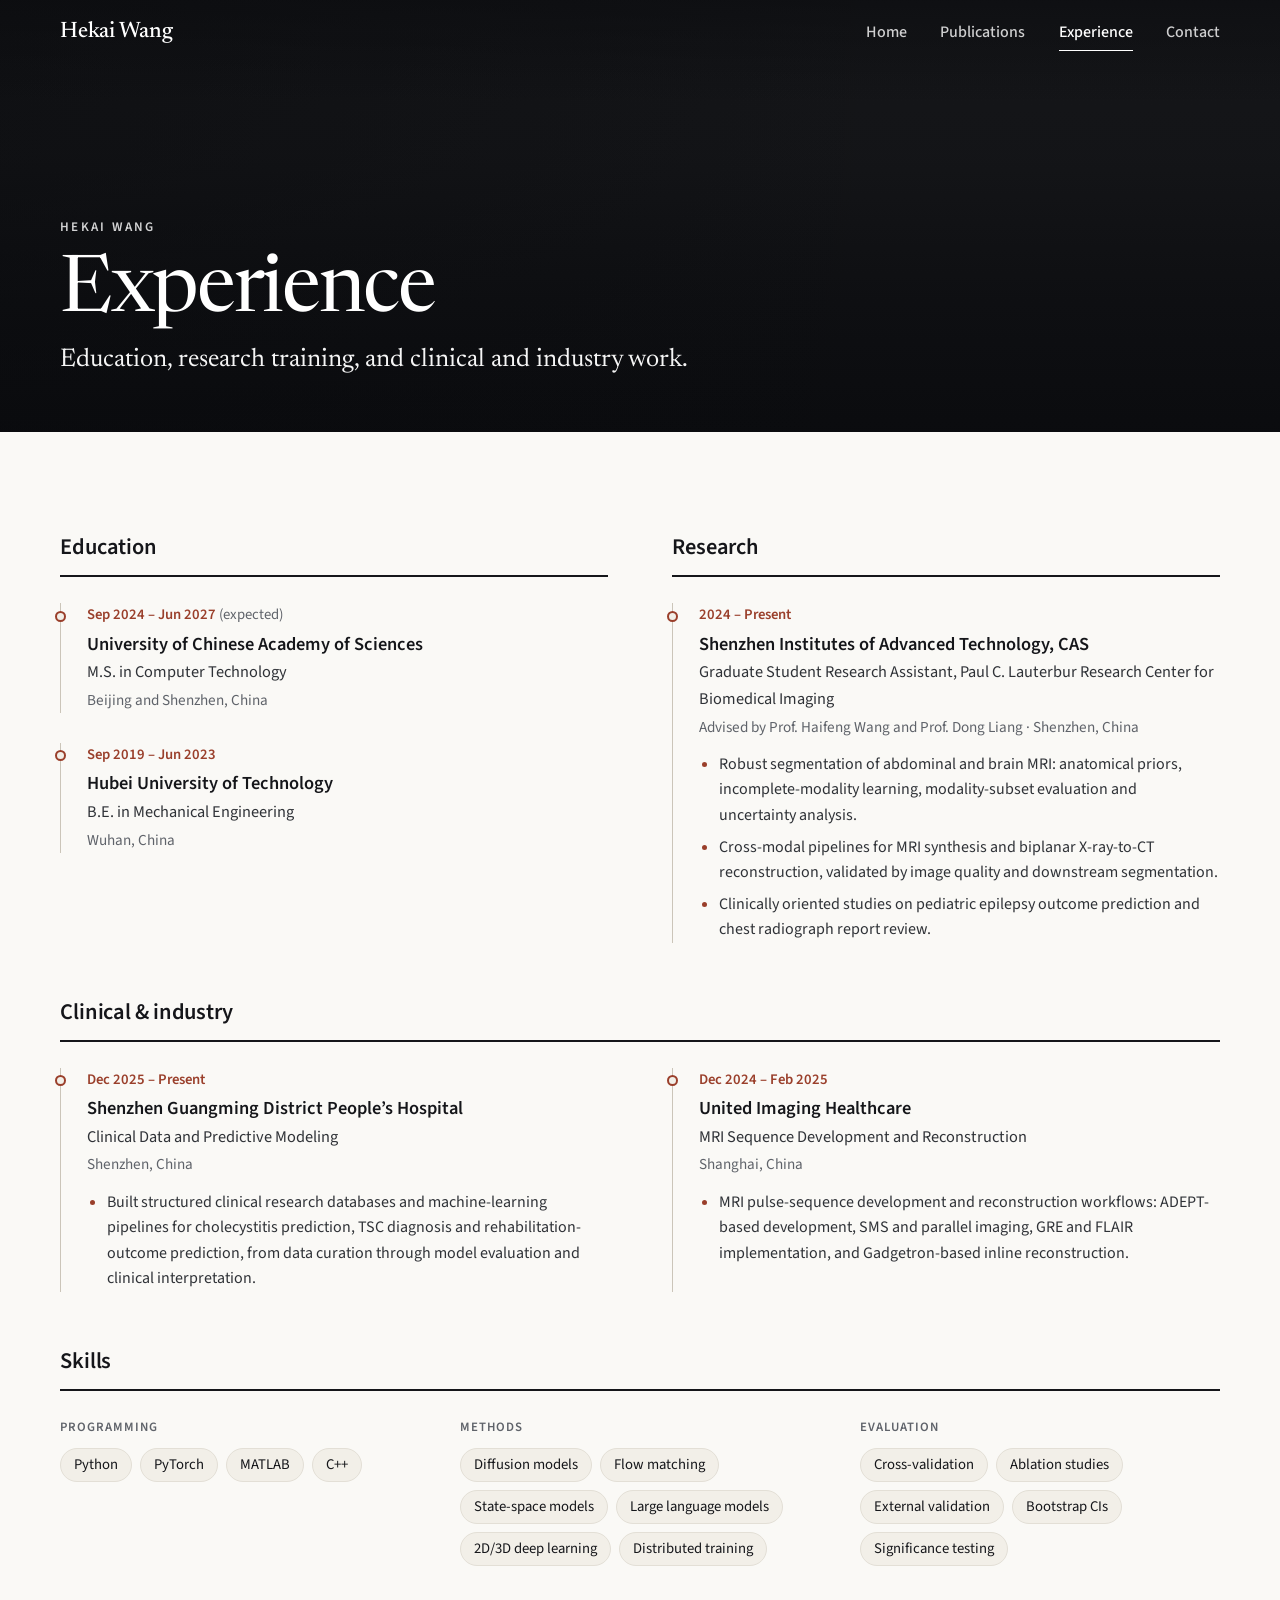
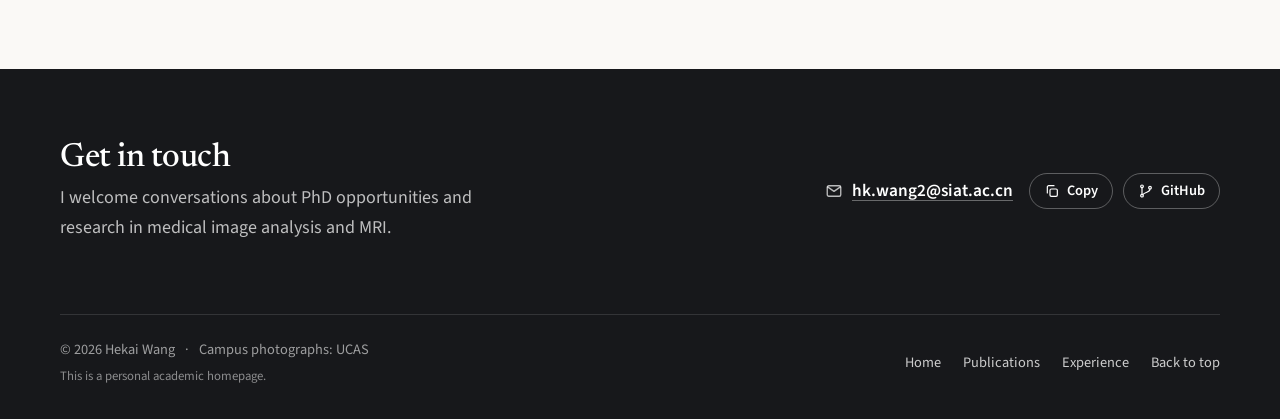
==== commit 236b82a1: "Add personal-homepage note to the footer - "This is a personal academic homepage." in small type und" ====
--- a/experience.html
+++ b/experience.html
@@ -23,8 +23,8 @@
 <link rel="preload" href="assets/hero-phone-ginkgo.webp" as="image" media="(max-width: 760px), (max-aspect-ratio: 4/5)">
 <link rel="preload" href="assets/hero-ucas-gate.webp" as="image" media="(min-width: 761px) and (min-aspect-ratio: 4/5)">
 <script>document.documentElement.classList.add('js')</script>
-<link rel="stylesheet" href="style.css?v=11">
-<script src="site.js?v=11" defer></script>
+<link rel="stylesheet" href="style.css?v=12">
+<script src="site.js?v=12" defer></script>
 </head>
 <body>
 <svg width="0" height="0" style="position:absolute" aria-hidden="true" focusable="false">
@@ -166,7 +166,10 @@
 
 <footer class="site-footer">
   <div class="wrap footer-row">
-    <p>© 2026 Hekai Wang<span class="dot-sep" aria-hidden="true">·</span>Campus photographs: UCAS and SIAT, CAS</p>
+    <div class="footer-meta">
+      <p>© 2026 Hekai Wang<span class="dot-sep" aria-hidden="true">·</span>Campus photographs: UCAS</p>
+      <p class="footer-note">This is a personal academic homepage.</p>
+    </div>
     <nav class="footer-nav" aria-label="Footer">
       <a href="index.html">Home</a>
       <a href="publications.html">Publications</a>
--- a/style.css
+++ b/style.css
@@ -322,6 +322,7 @@
 .footer-row { position: relative; display: flex; flex-wrap: wrap; align-items: center; justify-content: space-between; gap: 10px 24px; padding-top: 24px; }
 .footer-row::before { content: ""; position: absolute; top: 0; left: var(--gutter); right: var(--gutter); height: 1px; background: rgba(255, 255, 255, .12); }
 .dot-sep { margin-inline: 10px; }
+.footer-note { margin-top: 4px; font-size: .8rem; color: rgba(255, 255, 255, .5); }
 .footer-nav { display: flex; flex-wrap: wrap; gap: 6px 22px; }
 .footer-nav a { color: rgba(255, 255, 255, .78); transition: color .2s ease; }
 .footer-nav a:hover { color: #fff; }
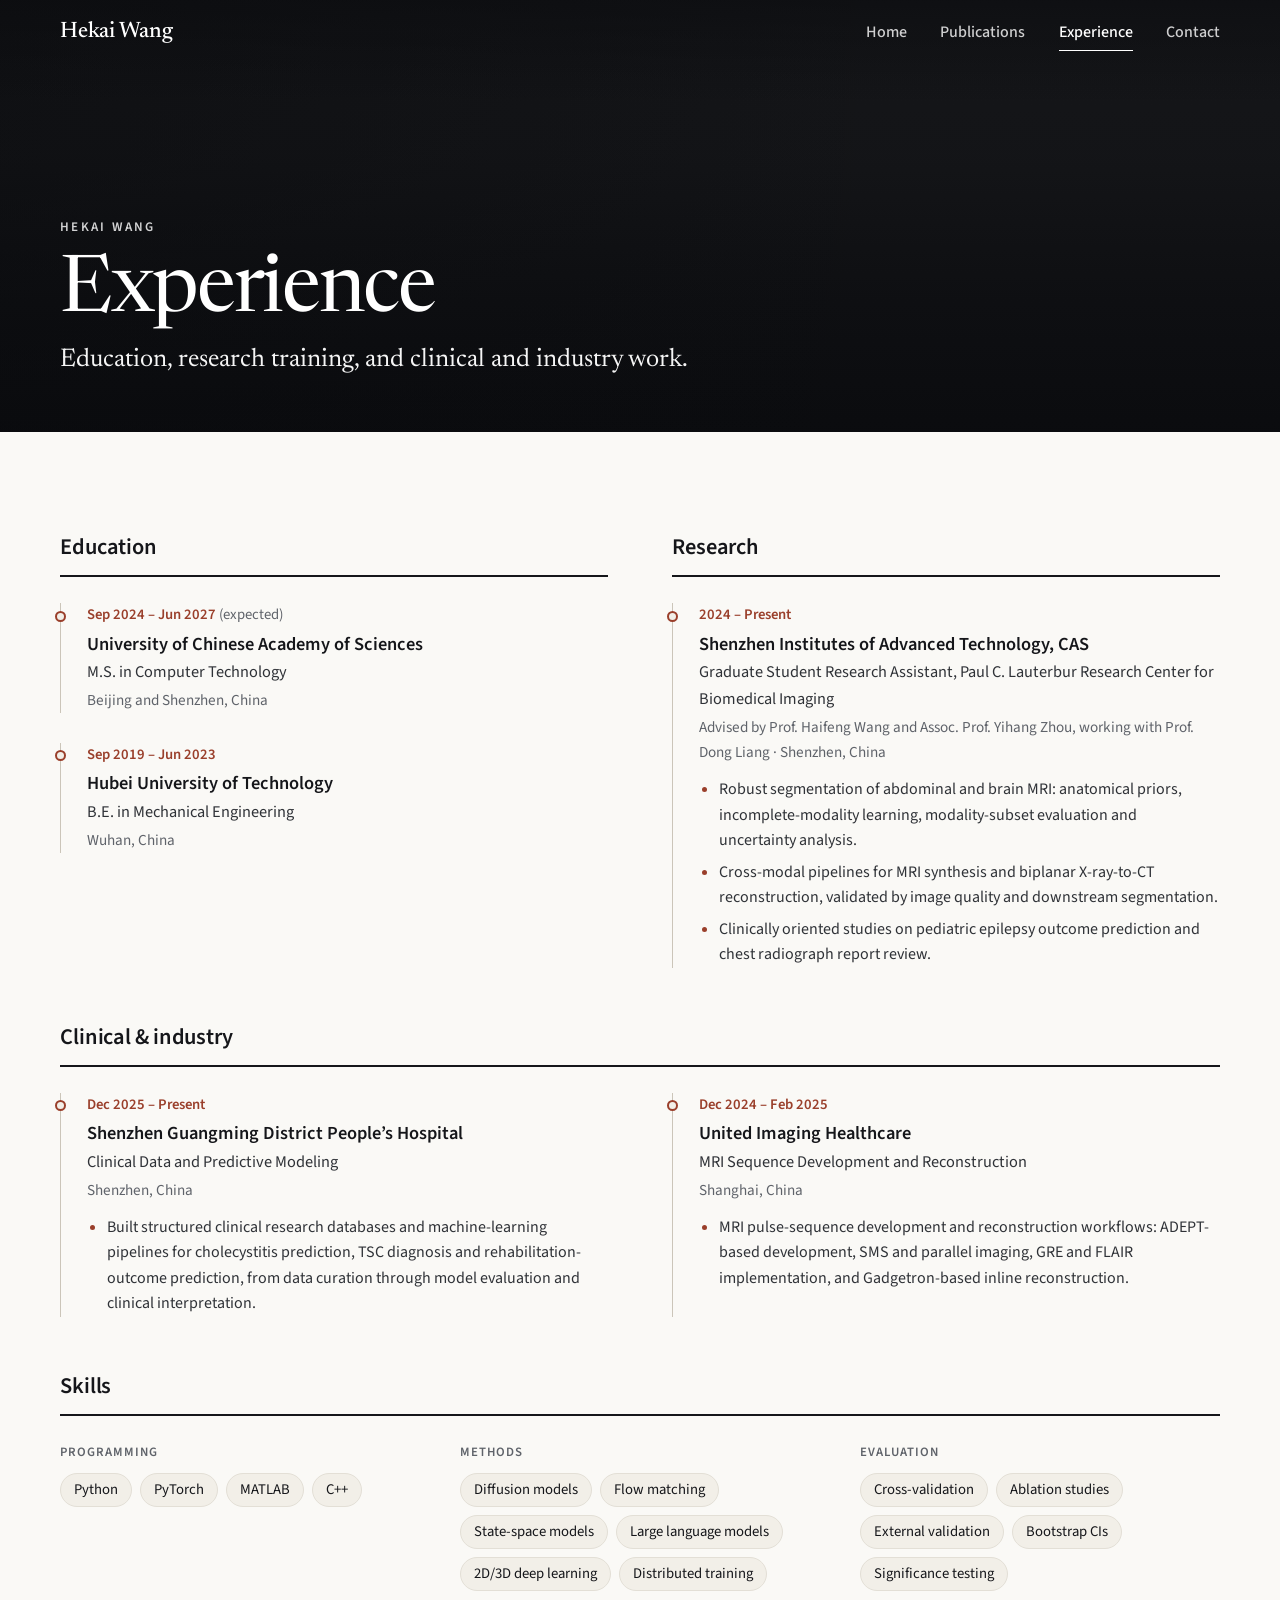
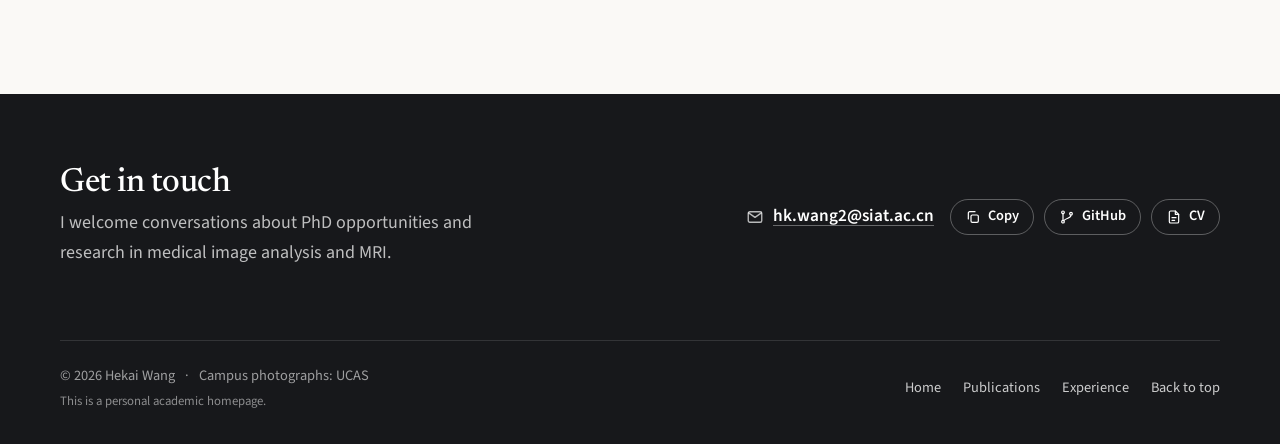
==== commit 0c4000fc: "Link the CV and correct the advisor line - About button and Contact card now open the CV (assets/hek" ====
--- a/experience.html
+++ b/experience.html
@@ -13,18 +13,18 @@
 <meta property="og:url" content="https://hekaiwang.github.io/experience.html">
 <meta property="og:title" content="Experience — Hekai Wang">
 <meta property="og:description" content="Education, research and clinical & industry experience of Hekai Wang: UCAS, SIAT CAS, United Imaging Healthcare and Shenzhen Guangming District People’s Hospital.">
-<meta property="og:image" content="https://hekaiwang.github.io/assets/research-overview-preview.webp">
-<link rel="icon" href="favicon.ico" sizes="16x16 32x32 48x48">
-<link rel="icon" href="favicon-32.png" type="image/png" sizes="32x32">
-<link rel="icon" href="favicon-192.png" type="image/png" sizes="192x192">
-<link rel="apple-touch-icon" href="apple-touch-icon.png">
+<meta property="og:image" content="https://hekaiwang.github.io/assets/research-overview-preview.webp?v=2">
+<link rel="icon" href="favicon.ico?v=2" sizes="16x16 32x32 48x48">
+<link rel="icon" href="favicon-32.png?v=2" type="image/png" sizes="32x32">
+<link rel="icon" href="favicon-192.png?v=2" type="image/png" sizes="192x192">
+<link rel="apple-touch-icon" href="apple-touch-icon.png?v=2">
 <link rel="preload" href="assets/newsreader-latin.woff2" as="font" type="font/woff2" crossorigin>
 <link rel="preload" href="assets/source-sans-3-latin.woff2" as="font" type="font/woff2" crossorigin>
 <link rel="preload" href="assets/hero-phone-ginkgo.webp" as="image" media="(max-width: 760px), (max-aspect-ratio: 4/5)">
 <link rel="preload" href="assets/hero-ucas-gate.webp" as="image" media="(min-width: 761px) and (min-aspect-ratio: 4/5)">
 <script>document.documentElement.classList.add('js')</script>
-<link rel="stylesheet" href="style.css?v=12">
-<script src="site.js?v=12" defer></script>
+<link rel="stylesheet" href="style.css?v=14">
+<script src="site.js?v=14" defer></script>
 </head>
 <body>
 <svg width="0" height="0" style="position:absolute" aria-hidden="true" focusable="false">
@@ -102,7 +102,7 @@
             <p class="xp-date">2024 – Present</p>
             <h4>Shenzhen Institutes of Advanced Technology, CAS</h4>
             <p class="xp-role">Graduate Student Research Assistant, Paul C. Lauterbur Research Center for Biomedical Imaging</p>
-            <p class="xp-where">Advised by Prof. Haifeng Wang and Prof. Dong Liang · Shenzhen, China</p>
+            <p class="xp-where">Advised by Prof. Haifeng Wang and Assoc. Prof. Yihang Zhou, working with Prof. Dong Liang · Shenzhen, China</p>
             <ul>
               <li>Robust segmentation of abdominal and brain MRI: anatomical priors, incomplete-modality learning, modality-subset evaluation and uncertainty analysis.</li>
               <li>Cross-modal pipelines for MRI synthesis and biplanar X-ray-to-CT reconstruction, validated by image quality and downstream segmentation.</li>
@@ -160,6 +160,7 @@
       <a class="strip-email" href="mailto:hk.wang2@siat.ac.cn" id="email-address"><svg class="i" aria-hidden="true"><use href="#i-mail"/></svg>hk.wang2@siat.ac.cn</a>
       <button class="btn-s" type="button" data-copy="hk.wang2@siat.ac.cn"><svg class="i i-idle" aria-hidden="true"><use href="#i-copy"/></svg><svg class="i i-done" aria-hidden="true"><use href="#i-check"/></svg><span class="label">Copy</span></button>
       <a class="btn-s" href="https://github.com/hekaiwang" target="_blank" rel="noopener"><svg class="i" aria-hidden="true"><use href="#i-branch"/></svg>GitHub</a>
+      <a class="btn-s" href="assets/hekai-wang-cv.pdf?v=1" target="_blank" rel="noopener"><svg class="i" aria-hidden="true"><use href="#i-doc"/></svg>CV</a>
     </div>
   </div>
 </section>
--- a/style.css
+++ b/style.css
@@ -173,7 +173,22 @@
 .status-dot { width: 8px; height: 8px; border-radius: 50%; background: #9bd3a6; box-shadow: 0 0 0 3px rgba(155, 211, 166, .2); }
 .hero-sep { color: rgba(255, 255, 255, .5); font-weight: 400; }
 .hero-loc { font-weight: 400; color: rgba(255, 255, 255, .86); }
-.hero-caption { flex: none; margin-bottom: 2px; font-size: .78rem; letter-spacing: .03em; color: rgba(255, 255, 255, .68); text-align: right; transition: opacity .45s ease; }
+.hero-controls { display: none; }
+.js .hero-controls { display: flex; flex: none; flex-direction: column; align-items: flex-end; gap: 12px; }
+.js .hero-controls[hidden] { display: none; }
+.hero-caption { font-size: .78rem; letter-spacing: .03em; color: rgba(255, 255, 255, .7); text-align: right; transition: opacity .45s ease; }
+.hc-nav { display: flex; align-items: center; gap: 12px; }
+.hc-btn { display: inline-grid; place-items: center; width: 42px; height: 42px; border: 1px solid rgba(255, 255, 255, .42); border-radius: 50%; background: rgba(12, 13, 16, .22); color: #fff; -webkit-backdrop-filter: blur(6px); backdrop-filter: blur(6px); transition: background-color .2s ease, border-color .2s ease, transform .2s var(--ease); }
+.hc-btn .i { width: 18px; height: 18px; stroke-width: 1.7; }
+.hc-btn:hover { background: rgba(255, 255, 255, .16); border-color: #fff; }
+.hc-btn:active { transform: scale(.94); }
+.hc-count { display: inline-flex; align-items: baseline; gap: 5px; min-width: 44px; justify-content: center; font-size: .85rem; font-weight: 600; letter-spacing: .04em; color: #fff; font-variant-numeric: tabular-nums; }
+.hc-sep, .hc-total { color: rgba(255, 255, 255, .55); font-weight: 500; }
+.hc-dots { display: none; }
+.hc-dot { position: relative; width: 26px; height: 32px; }
+.hc-dot::before { content: ""; position: absolute; left: 3px; right: 3px; top: 50%; height: 3px; margin-top: -1.5px; border-radius: 2px; background: rgba(255, 255, 255, .42); transition: background-color .3s ease; }
+.hc-dot[aria-current="true"]::before { background: #fff; }
+.hero-home { touch-action: pan-y pinch-zoom; }
 .hero-caption.is-fading { opacity: 0; }
 
 /* Sub-page photo band */
@@ -267,6 +282,24 @@
 .detail li, .detail-cols p { font-size: 1rem; line-height: 1.6; }
 .detail li + li { margin-top: 6px; }
 .detail li::marker { color: var(--accent); }
+
+/* Figure preview */
+html.lb-lock { overflow: hidden; }
+.lightbox { position: fixed; inset: 0; z-index: 100; display: flex; align-items: center; justify-content: center; padding: 72px clamp(12px, 4vw, 56px) clamp(16px, 4vh, 40px); background: rgba(12, 13, 15, .9); -webkit-backdrop-filter: blur(10px); backdrop-filter: blur(10px); opacity: 0; transition: opacity .22s ease; cursor: zoom-out; touch-action: pinch-zoom; overscroll-behavior: contain; }
+.lightbox[hidden] { display: none; }
+.lightbox.is-open { opacity: 1; }
+.lb-figure { display: flex; flex-direction: column; align-items: center; max-width: 100%; max-height: 100%; min-height: 0; }
+.lb-figure img { width: auto; height: auto; max-width: min(100%, 1800px); max-height: calc(100vh - 170px); max-height: calc(100dvh - 170px); padding: clamp(8px, 1.4vw, 20px); background: #fff; border-radius: 10px; box-shadow: 0 30px 80px rgba(0, 0, 0, .45); cursor: default; transform: scale(.985); transition: transform .3s var(--ease); }
+.lightbox.is-open .lb-figure img { transform: none; }
+.lb-figure figcaption { margin-top: 14px; font-size: .9rem; line-height: 1.5; color: rgba(255, 255, 255, .78); text-align: center; cursor: zoom-out; }
+.lb-caption:not(:empty)::after { content: " · "; color: rgba(255, 255, 255, .4); }
+.lb-hint { color: rgba(255, 255, 255, .55); }
+.lb-hint-touch { display: none; }
+@media (hover: none) { .lb-hint-pointer { display: none; } .lb-hint-touch { display: inline; } }
+.lb-bar { position: absolute; top: 14px; right: clamp(12px, 3vw, 24px); display: flex; gap: 10px; }
+.lb-bar a, .lb-bar button { display: inline-flex; align-items: center; min-height: 40px; padding: 0 16px; border: 1px solid rgba(255, 255, 255, .32); border-radius: 999px; background: rgba(255, 255, 255, .06); color: #fff; font-size: .9rem; font-weight: 600; cursor: pointer; transition: border-color .2s ease, background-color .2s ease; }
+.lb-bar a:hover, .lb-bar button:hover { border-color: #fff; background: rgba(255, 255, 255, .12); }
+@media (prefers-reduced-motion: reduce) { .lightbox, .lb-figure img { transition: none; } }
 
 /* Experience */
 .xp-grid { display: grid; grid-template-columns: repeat(2, minmax(0, 1fr)); gap: 56px 64px; }
@@ -388,7 +421,10 @@
   .hero-home .slide-ginkgo { object-position: 36% 50%; }
   .hero-page .band-pubs img { object-position: 30% 40%; }
   .hero-page .band-xp img { object-position: 30% 30%; }
-  .hero-caption { display: none; }
+  .hero-caption, .hc-nav { display: none; }
+  .hc-dots { display: flex; gap: 2px; margin-right: -3px; }
+  .hero-home .hero-row { position: relative; }
+  .js .hero-home .hero-controls { position: absolute; right: var(--gutter); bottom: 0; }
   .hero-page { height: auto; min-height: 340px; }
   .hero-page .hero-inner { position: relative; padding-top: calc(var(--header-h) + 64px); }
 }
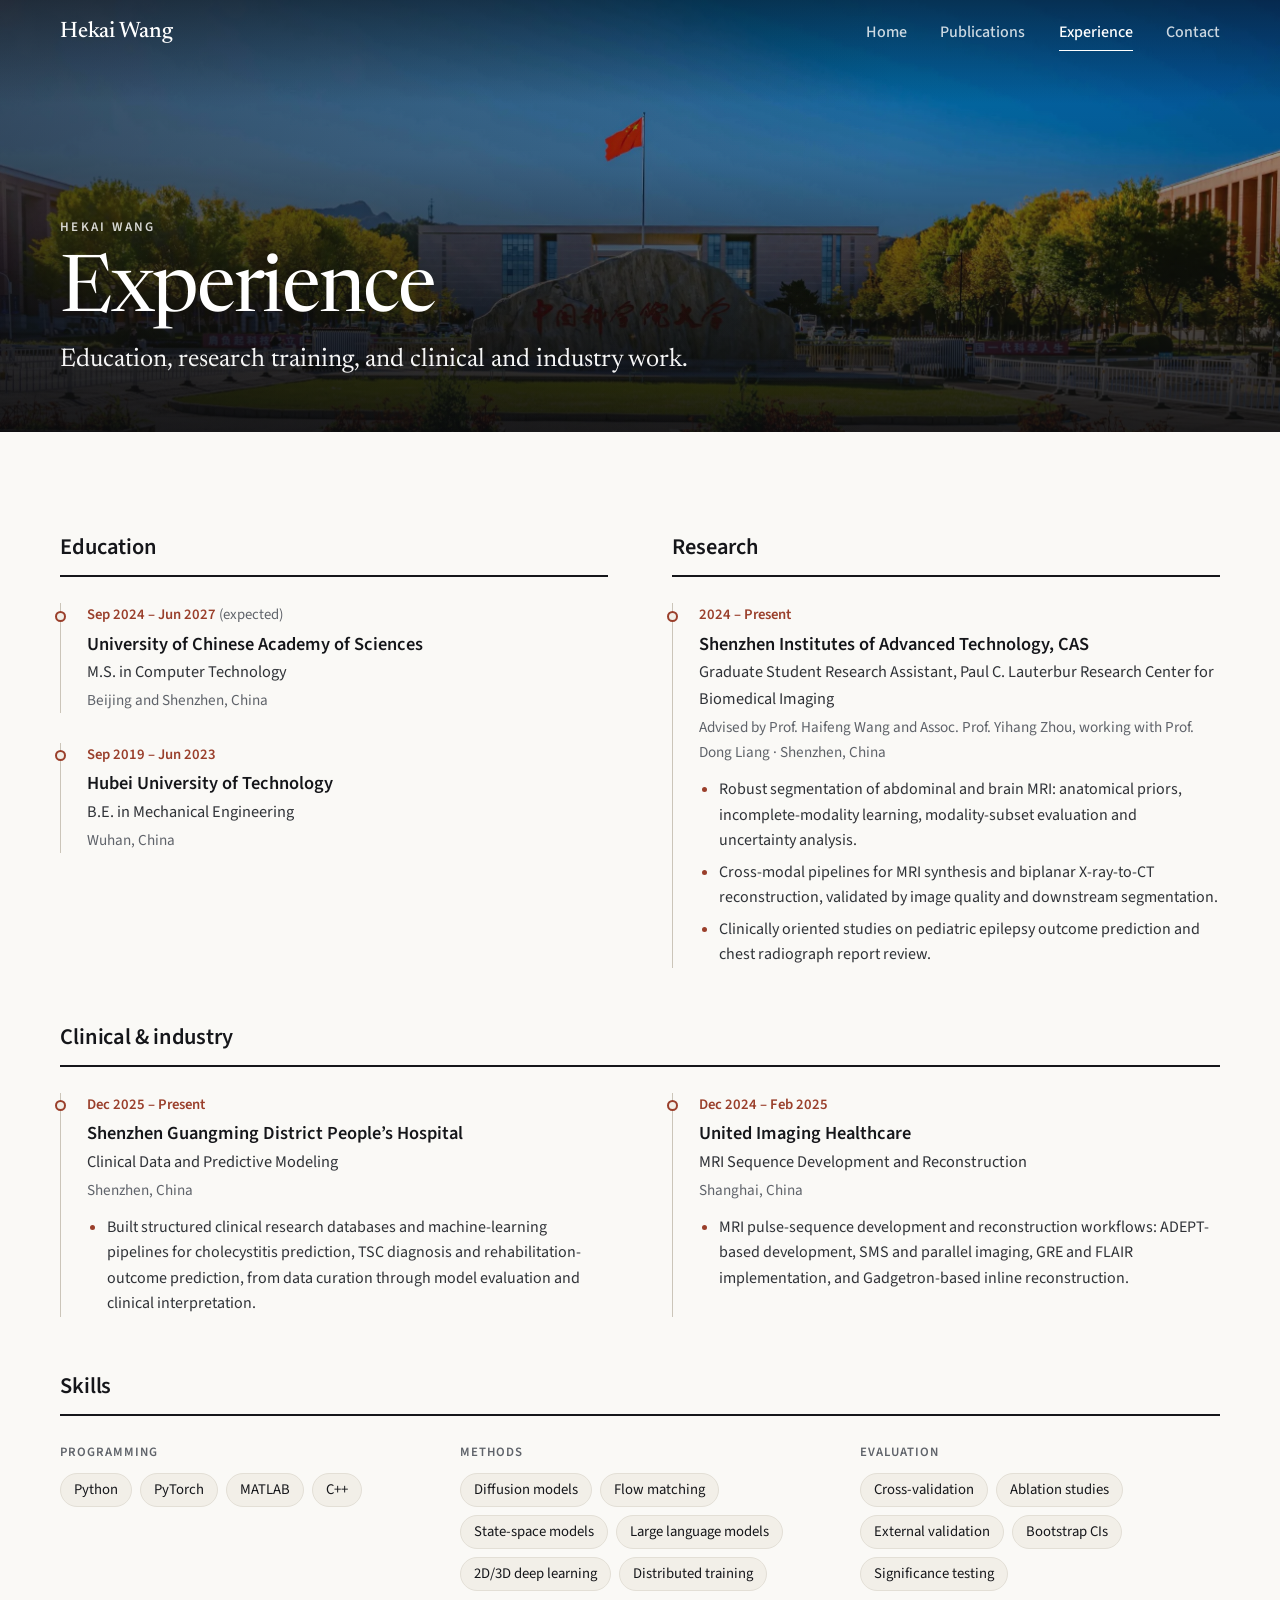
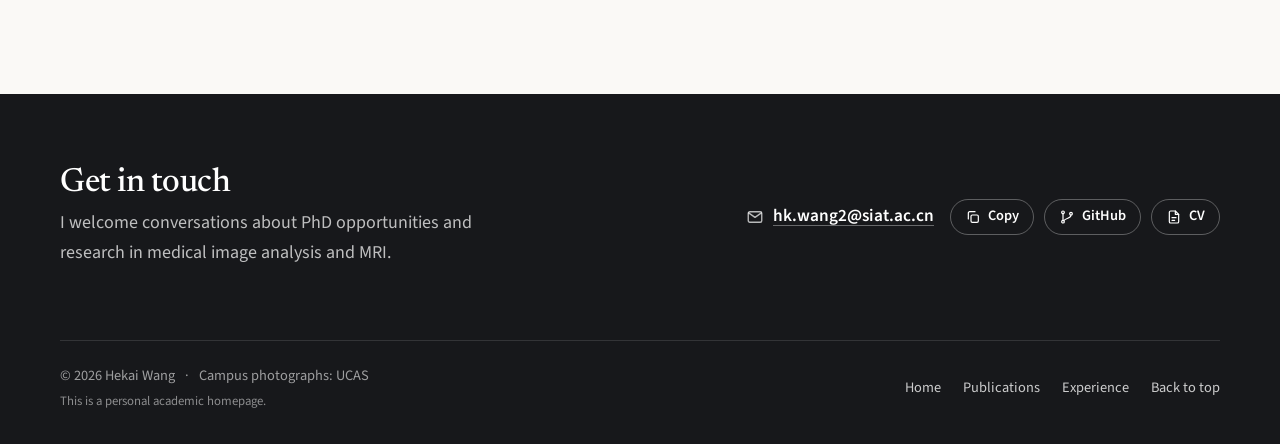
==== commit 5adaaab7: "Update OA-CXR to the revised manuscript; add GPA to the CV - papers/oa-cxr.pdf: revised (anonymized)" ====
--- a/experience.html
+++ b/experience.html
@@ -13,7 +13,7 @@
 <meta property="og:url" content="https://hekaiwang.github.io/experience.html">
 <meta property="og:title" content="Experience — Hekai Wang">
 <meta property="og:description" content="Education, research and clinical & industry experience of Hekai Wang: UCAS, SIAT CAS, United Imaging Healthcare and Shenzhen Guangming District People’s Hospital.">
-<meta property="og:image" content="https://hekaiwang.github.io/assets/research-overview-preview.webp?v=2">
+<meta property="og:image" content="https://hekaiwang.github.io/assets/research-overview-preview.webp?v=3">
 <link rel="icon" href="favicon.ico?v=2" sizes="16x16 32x32 48x48">
 <link rel="icon" href="favicon-32.png?v=2" type="image/png" sizes="32x32">
 <link rel="icon" href="favicon-192.png?v=2" type="image/png" sizes="192x192">
@@ -160,7 +160,7 @@
       <a class="strip-email" href="mailto:hk.wang2@siat.ac.cn" id="email-address"><svg class="i" aria-hidden="true"><use href="#i-mail"/></svg>hk.wang2@siat.ac.cn</a>
       <button class="btn-s" type="button" data-copy="hk.wang2@siat.ac.cn"><svg class="i i-idle" aria-hidden="true"><use href="#i-copy"/></svg><svg class="i i-done" aria-hidden="true"><use href="#i-check"/></svg><span class="label">Copy</span></button>
       <a class="btn-s" href="https://github.com/hekaiwang" target="_blank" rel="noopener"><svg class="i" aria-hidden="true"><use href="#i-branch"/></svg>GitHub</a>
-      <a class="btn-s" href="assets/hekai-wang-cv.pdf?v=1" target="_blank" rel="noopener"><svg class="i" aria-hidden="true"><use href="#i-doc"/></svg>CV</a>
+      <a class="btn-s" href="assets/hekai-wang-cv.pdf?v=2" target="_blank" rel="noopener"><svg class="i" aria-hidden="true"><use href="#i-doc"/></svg>CV</a>
     </div>
   </div>
 </section>
